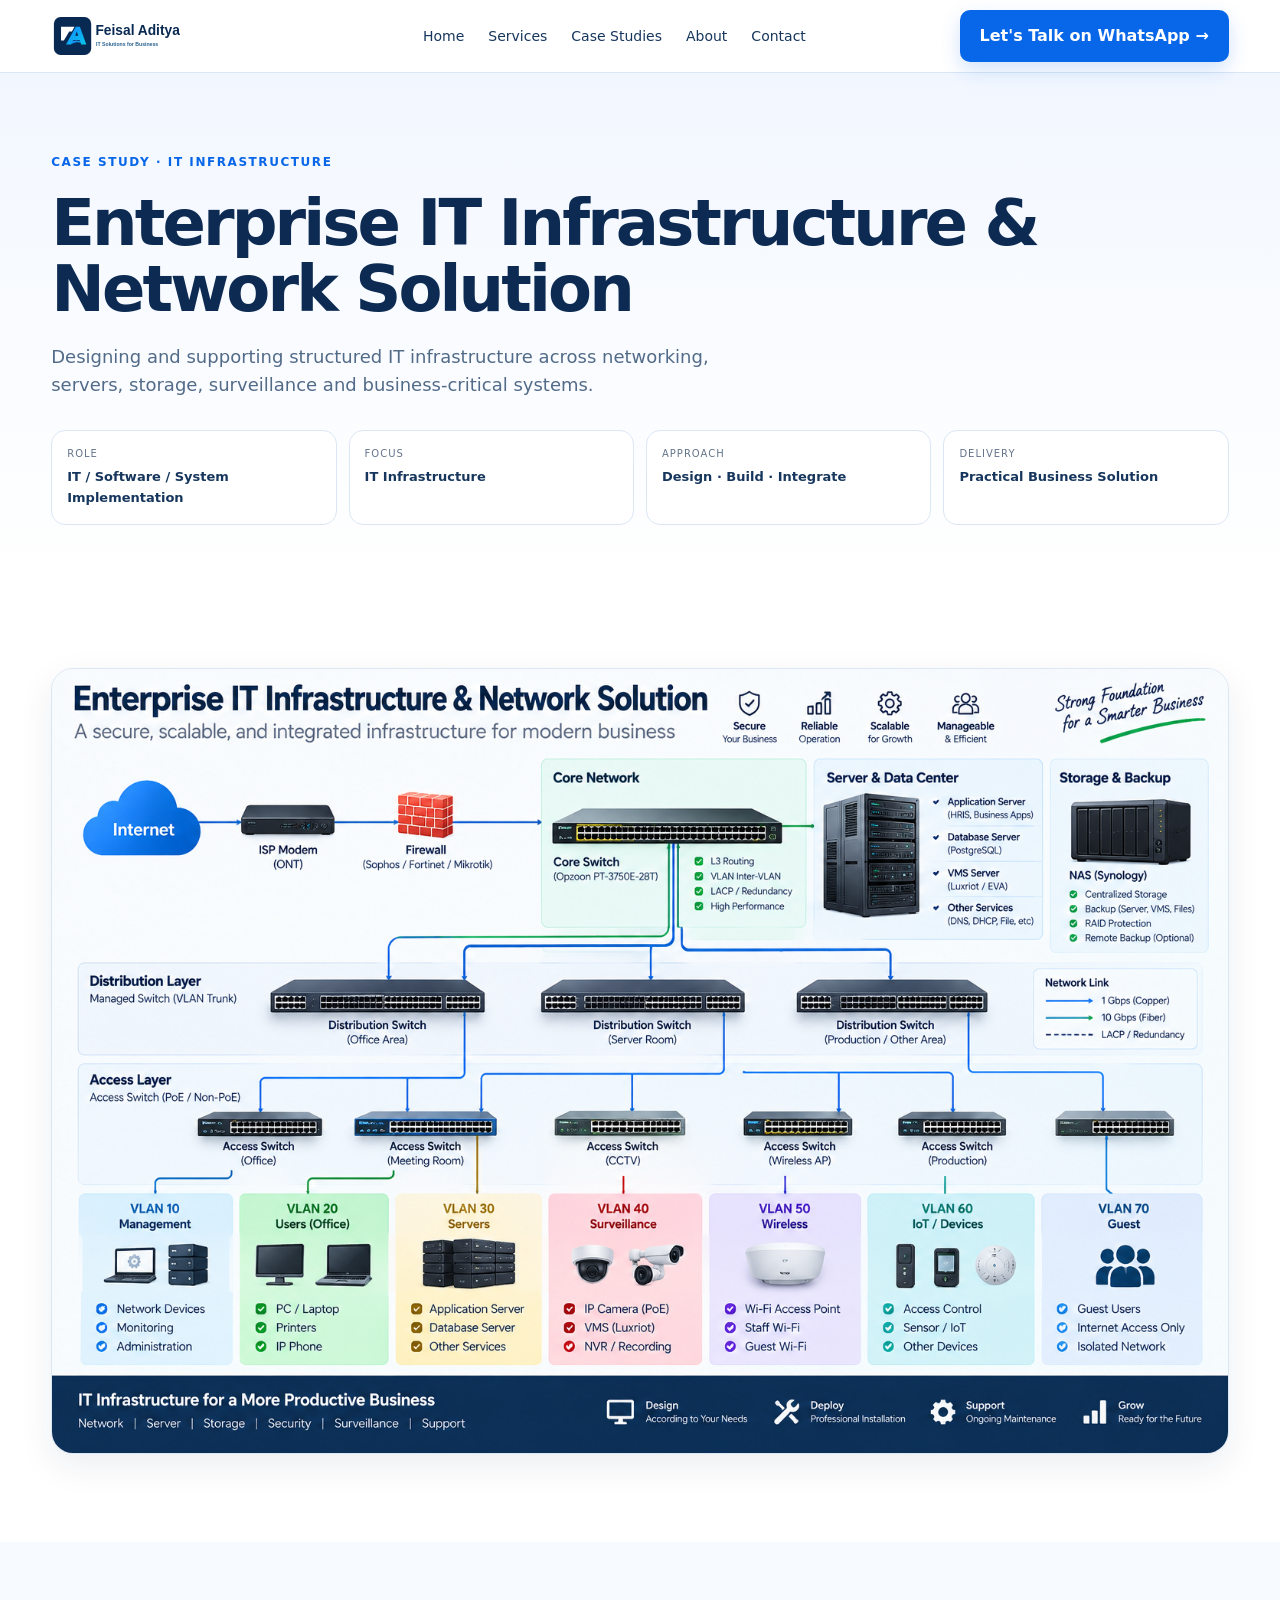
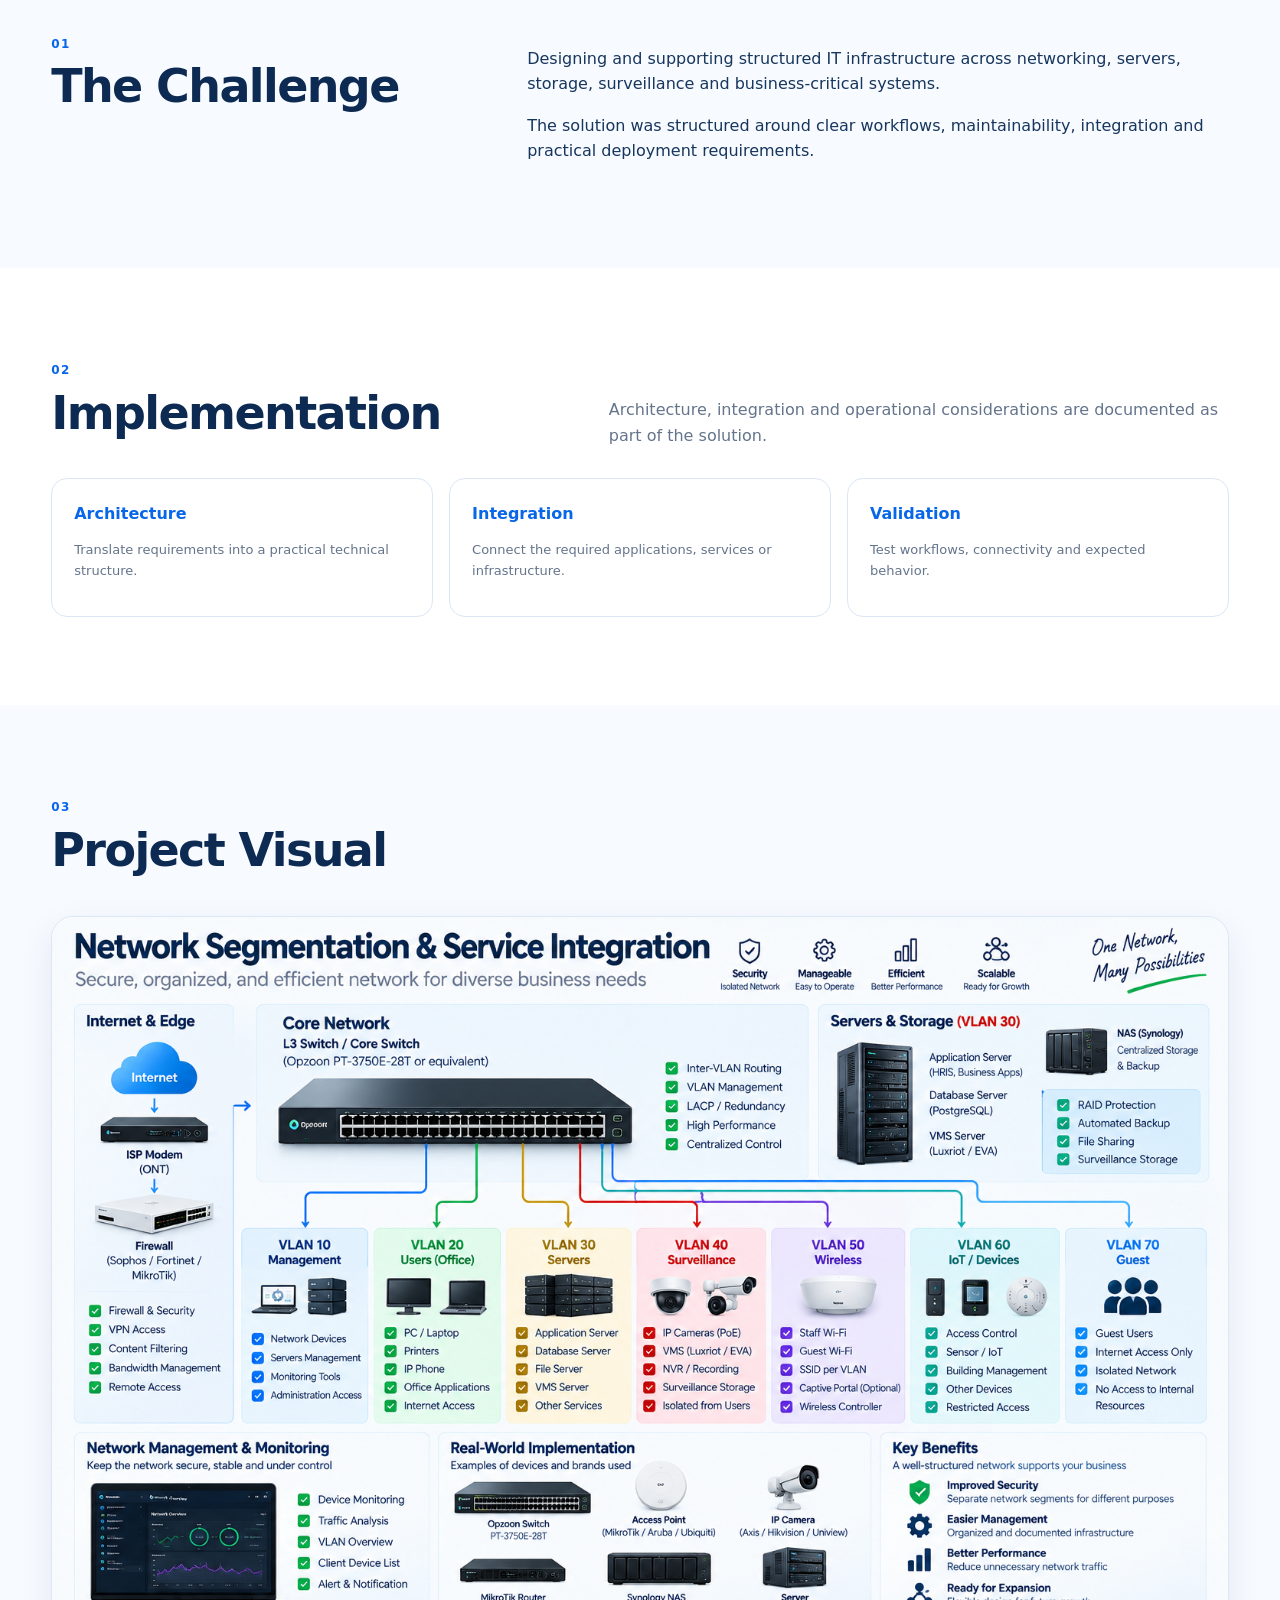
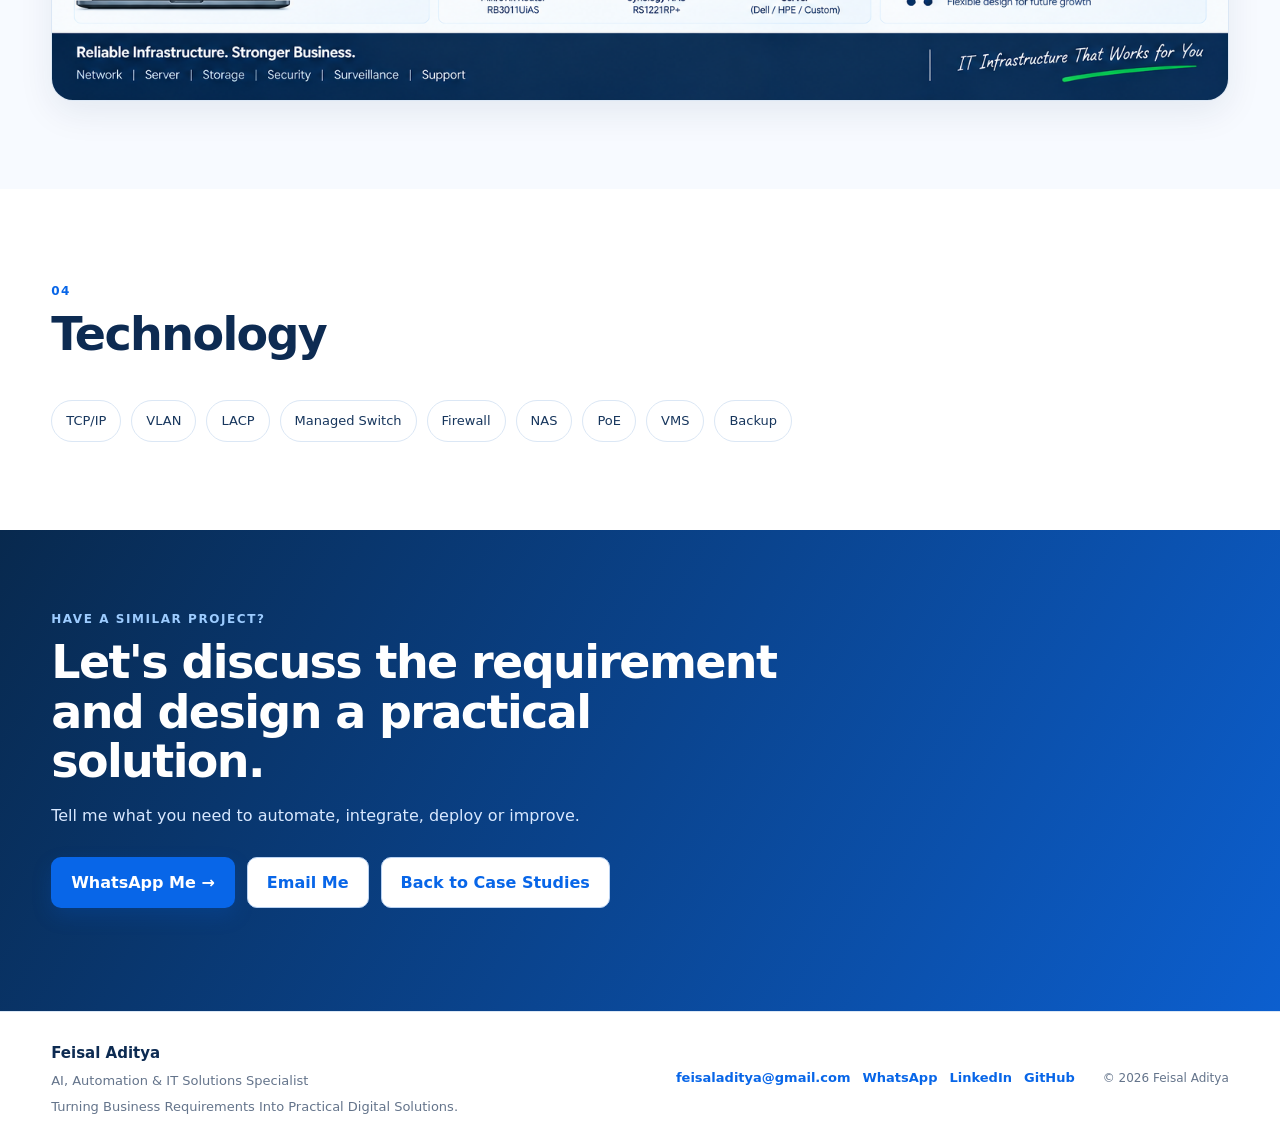
==== case-studies/enterprise-it-infrastructure.html @ d264a0ff "Add files via upload" ====
<!doctype html>
<html lang="en"><head><meta charset="utf-8"><meta name="viewport" content="width=device-width, initial-scale=1">
<title>Enterprise IT Infrastructure & Network Solution — Feisal Aditya</title><meta name="description" content="Designing and supporting structured IT infrastructure across networking, servers, storage, surveillance and business-critical systems.">
<link rel="icon" type="image/png" sizes="32x32" href="/assets/favicon/favicon-32x32.png">
<link rel="icon" type="image/png" sizes="16x16" href="/assets/favicon/favicon-16x16.png">
<link rel="apple-touch-icon" href="/assets/favicon/apple-touch-icon.png">
<meta name="theme-color" content="#082952">
<meta property="og:type" content="website">
<meta property="og:site_name" content="Feisal Aditya">
<meta property="og:image" content="https://feisaladitya.github.io/assets/images/og-image.png">
<meta property="og:url" content="https://feisaladitya.github.io/case-studies/enterprise-it-infrastructure.html">
<meta name="twitter:card" content="summary_large_image">
<meta name="twitter:image" content="https://feisaladitya.github.io/assets/images/og-image.png">
<link rel="canonical" href="https://feisaladitya.github.io/case-studies/enterprise-it-infrastructure.html">
<link rel="stylesheet" href="/assets/css/style.css"></head><body>
<nav class="navbar">
  <div class="container nav-inner">
    <a class="brand" href="/index.html" aria-label="Feisal Aditya home"><img src="/assets/logo/logo-primary.svg" alt="Feisal Aditya — IT Solutions for Business"></a>
    <div class="nav-links">
      <a href="/index.html">Home</a>
      <a href="/#services">Services</a>
      <a href="/#case-studies">Case Studies</a>
      <a href="/#about">About</a>
      <a href="/#contact">Contact</a>
    </div>
    <a class="btn btn-primary nav-cta" href="https://wa.me/6285225042315" target="_blank" rel="noopener">Let's Talk on WhatsApp →</a>
  </div>
</nav>

<header class="case-hero"><div class="container">
<span class="eyebrow">CASE STUDY · IT INFRASTRUCTURE</span><h1>Enterprise IT Infrastructure & Network Solution</h1><p class="lead">Designing and supporting structured IT infrastructure across networking, servers, storage, surveillance and business-critical systems.</p>
<div class="case-meta"><div class="meta"><small>ROLE</small><strong>IT / Software / System Implementation</strong></div><div class="meta"><small>FOCUS</small><strong>IT Infrastructure</strong></div><div class="meta"><small>APPROACH</small><strong>Design · Build · Integrate</strong></div><div class="meta"><small>DELIVERY</small><strong>Practical Business Solution</strong></div></div>
</div></header>
<section class="section"><div class="container"><div class="visual"><img src="/assets/case-studies/enterprise-it-infrastructure.png" alt="Enterprise IT Infrastructure & Network Solution architecture" loading="lazy"></div></div></section>
<section class="section alt"><div class="container two-col"><div><span class="section-kicker">01</span><h2>The Challenge</h2></div><div><p>Designing and supporting structured IT infrastructure across networking, servers, storage, surveillance and business-critical systems.</p><p>The solution was structured around clear workflows, maintainability, integration and practical deployment requirements.</p></div></div></section>
<section class="section"><div class="container"><div class="section-head"><div><span class="section-kicker">02</span><h2>Implementation</h2></div><p>Architecture, integration and operational considerations are documented as part of the solution.</p></div><div class="feature-grid">
<div class="feature"><strong>Architecture</strong><p>Translate requirements into a practical technical structure.</p></div>
<div class="feature"><strong>Integration</strong><p>Connect the required applications, services or infrastructure.</p></div>
<div class="feature"><strong>Validation</strong><p>Test workflows, connectivity and expected behavior.</p></div>
</div></div></section>
<section class="section alt"><div class="container"><div class="section-head"><div><span class="section-kicker">03</span><h2>Project Visual</h2></div></div><div class="visual"><img src="/assets/case-studies/network-segmentation-architecture.png" alt="Enterprise IT Infrastructure & Network Solution supporting visual" loading="lazy"></div></div></section>
<section class="section"><div class="container"><div class="section-head"><div><span class="section-kicker">04</span><h2>Technology</h2></div></div><div class="tech-grid"><span class="tech">TCP/IP</span><span class="tech">VLAN</span><span class="tech">LACP</span><span class="tech">Managed Switch</span><span class="tech">Firewall</span><span class="tech">NAS</span><span class="tech">PoE</span><span class="tech">VMS</span><span class="tech">Backup</span></div></div></section>
<section class="cta"><div class="container"><span class="eyebrow" style="color:#9dccff">HAVE A SIMILAR PROJECT?</span><h2>Let's discuss the requirement and design a practical solution.</h2><p>Tell me what you need to automate, integrate, deploy or improve.</p><div class="actions"><a class="btn btn-primary" href="https://wa.me/6285225042315" target="_blank" rel="noopener">WhatsApp Me →</a><a class="btn btn-secondary" href="mailto:feisaladitya@gmail.com">Email Me</a><a class="btn btn-secondary" href="/index.html#case-studies">Back to Case Studies</a></div></div></section>

<footer class="footer">
  <div class="container footer-grid">
    <div>
      <strong>Feisal Aditya</strong>
      <p>AI, Automation & IT Solutions Specialist</p>
      <p>Turning Business Requirements Into Practical Digital Solutions.</p>
    </div>
    <div class="footer-links">
      <a href="mailto:feisaladitya@gmail.com">feisaladitya@gmail.com</a>
      <a href="https://wa.me/6285225042315" target="_blank" rel="noopener">WhatsApp</a>
      <a href="https://www.linkedin.com/in/feisal-aditya-b5857271/" target="_blank" rel="noopener">LinkedIn</a>
      <a href="https://github.com/feisaladitya" target="_blank" rel="noopener">GitHub</a>
    </div>
    <div class="footer-bottom">© 2026 Feisal Aditya</div>
  </div>
</footer>
<script src="/assets/js/main.js"></script></body></html>
---- assets/css/style.css ----
:root{
  --navy:#0d2b52;
  --blue:#0866e8;
  --blue2:#0f7af5;
  --text:#17365d;
  --muted:#64748b;
  --line:#dbe7f5;
  --bg:#f7faff;
  --white:#fff;
  --radius:18px;
  --shadow:0 12px 35px rgba(13,43,82,.08);
}
*{box-sizing:border-box}
html{scroll-behavior:smooth}
body{margin:0;font-family:Inter,ui-sans-serif,system-ui,-apple-system,BlinkMacSystemFont,"Segoe UI",sans-serif;color:var(--text);background:#fff;line-height:1.6}
img{max-width:100%;display:block}
a{color:inherit;text-decoration:none}
.container{width:min(1180px,92%);margin:auto}
.navbar{position:sticky;top:0;z-index:20;background:rgba(255,255,255,.94);backdrop-filter:blur(12px);border-bottom:1px solid var(--line)}
.nav-inner{height:72px;display:flex;align-items:center;justify-content:space-between;gap:25px}
.brand{display:flex;align-items:center;gap:10px;font-weight:800}
.brand-mark{width:42px;height:42px;border-radius:12px;background:linear-gradient(135deg,var(--blue),#43a4ff);color:#fff;display:grid;place-items:center;font-weight:900}
.brand small{display:block;color:var(--muted);font-weight:500;font-size:11px}
.nav-links{display:flex;gap:24px;align-items:center;font-size:14px}
.nav-links a:hover{color:var(--blue)}
.btn{display:inline-flex;align-items:center;justify-content:center;padding:12px 19px;border-radius:10px;font-weight:750;border:1px solid transparent;transition:.2s}
.btn-primary{background:var(--blue);color:#fff;box-shadow:0 8px 20px rgba(8,102,232,.18)}
.btn-primary:hover{transform:translateY(-1px)}
.btn-secondary{border-color:#b9d2f2;background:#fff;color:var(--blue)}
.hero{background:linear-gradient(180deg,#f3f8ff 0%,#fff 100%);padding:78px 0 70px}
.hero-grid{display:grid;grid-template-columns:1.02fr .98fr;gap:45px;align-items:center}
.eyebrow{font-size:12px;letter-spacing:.13em;font-weight:800;color:var(--blue);text-transform:uppercase}
h1{font-size:clamp(42px,5vw,68px);line-height:1.04;letter-spacing:-.045em;margin:16px 0 20px;color:var(--navy)}
h1 em{font-style:normal;color:var(--blue)}
.lead{font-size:18px;color:#526b88;max-width:680px}
.actions{display:flex;gap:12px;flex-wrap:wrap;margin:28px 0}
.hero-card{border-radius:28px;overflow:hidden;box-shadow:var(--shadow);border:1px solid var(--line);background:#fff}
.hero-card img{width:100%;height:auto}
.pills{display:flex;gap:10px;flex-wrap:wrap;margin-top:24px}
.pill{padding:7px 12px;border:1px solid var(--line);border-radius:999px;background:#fff;font-size:12px;color:#49647f}
.section{padding:88px 0}
.section.alt{background:var(--bg)}
.section-head{display:flex;justify-content:space-between;gap:30px;align-items:end;margin-bottom:30px}
.section-kicker{font-size:12px;color:var(--blue);font-weight:800;letter-spacing:.12em}
h2{font-size:clamp(30px,4vw,46px);line-height:1.08;margin:7px 0 10px;letter-spacing:-.035em;color:var(--navy)}
.section-head p{max-width:620px;color:var(--muted);margin:0}
.cards{display:grid;grid-template-columns:repeat(5,1fr);gap:16px}
.card{border:1px solid var(--line);border-radius:var(--radius);background:#fff;overflow:hidden;box-shadow:0 6px 20px rgba(13,43,82,.045)}
.card-img{aspect-ratio:1.55;overflow:hidden;background:#eef5fd}
.card-img img{width:100%;height:100%;object-fit:cover}
.card-body{padding:19px}
.tag{font-size:10px;letter-spacing:.08em;color:var(--blue);font-weight:800}
.card h3{font-size:20px;line-height:1.18;margin:8px 0}
.card p{font-size:13px;color:var(--muted)}
.tags{display:flex;gap:6px;flex-wrap:wrap;margin:14px 0}
.tags span{font-size:10px;background:#f1f6fd;border-radius:999px;padding:5px 8px;color:#41617f}
.link{color:var(--blue);font-weight:750;font-size:13px}
.service-grid{display:grid;grid-template-columns:repeat(5,1fr);gap:16px}
.service{padding:22px;border:1px solid var(--line);border-radius:var(--radius);background:#fff}
.service-num{font-size:12px;color:var(--blue);font-weight:900}
.icon-box{width:46px;height:46px;border-radius:14px;background:#eaf3ff;color:var(--blue);display:grid;place-items:center;font-weight:900;margin:13px 0}
.service h3{font-size:19px;line-height:1.2;margin:8px 0}
.service p,.service li{font-size:13px;color:var(--muted)}
.service ul{padding-left:17px}
.process{display:grid;grid-template-columns:repeat(6,1fr);gap:10px}
.step{padding:22px;border:1px solid var(--line);border-radius:16px;background:#fff;position:relative}
.step span{color:var(--blue);font-weight:900;font-size:12px}
.step h3{margin:8px 0 5px}
.step p{font-size:13px;color:var(--muted);margin:0}
.capability{max-width:850px;margin:auto}
.layer{display:flex;gap:18px;align-items:center;padding:20px 24px;border:1px solid var(--line);border-radius:16px;background:#fff;box-shadow:0 5px 18px rgba(13,43,82,.04)}
.layer-num{width:42px;height:42px;border-radius:50%;display:grid;place-items:center;background:#eaf3ff;color:var(--blue);font-weight:900;flex:none}
.layer strong{display:block}
.layer p{margin:2px 0 0;color:var(--muted);font-size:13px}
.layer-arrow{text-align:center;color:var(--blue);font-size:24px;padding:4px}
.why-grid{display:grid;grid-template-columns:repeat(4,1fr);gap:16px}
.why{padding:25px;border:1px solid var(--line);border-radius:var(--radius);background:#fff}
.why-num{width:40px;height:40px;border-radius:12px;background:#edf5ff;color:var(--blue);display:grid;place-items:center;font-weight:900}
.why h3{margin:14px 0 6px}
.why p{font-size:14px;color:var(--muted)}
.about{display:grid;grid-template-columns:1.1fr .9fr;gap:50px;align-items:center}
.about-box{background:linear-gradient(135deg,#092952,#1268df);color:#fff;border-radius:28px;padding:45px;box-shadow:var(--shadow)}
.about-box h3{font-size:34px;line-height:1.1;margin:0 0 10px}
.about-box p{color:#dceaff}
.cta{padding:75px 0;background:linear-gradient(120deg,#08294e,#0c5fcf);color:#fff}
.cta h2{color:#fff;max-width:760px}
.cta p{color:#d8e8ff;max-width:680px}
.footer{padding:28px 0;border-top:1px solid var(--line)}
.footer-inner{display:flex;justify-content:space-between;gap:20px;align-items:center;color:var(--muted);font-size:13px}
.case-hero{padding:75px 0 55px;background:linear-gradient(180deg,#f2f7ff,#fff)}
.case-meta{display:grid;grid-template-columns:repeat(4,1fr);gap:12px;margin-top:30px}
.meta{border:1px solid var(--line);border-radius:14px;padding:15px;background:#fff}
.meta small{display:block;color:var(--muted);font-size:10px;letter-spacing:.1em}
.meta strong{display:block;margin-top:5px;font-size:13px}
.visual{border:1px solid var(--line);border-radius:22px;overflow:hidden;box-shadow:var(--shadow);background:#fff}
.visual img{width:100%}
.two-col{display:grid;grid-template-columns:.75fr 1.25fr;gap:55px}
.feature-grid{display:grid;grid-template-columns:repeat(3,1fr);gap:16px}
.feature{padding:22px;border:1px solid var(--line);border-radius:16px;background:#fff}
.feature strong{color:var(--blue)}
.feature p{font-size:13px;color:var(--muted)}
.dark{background:#08294e;color:#fff}
.dark h2{color:#fff}
.dark .section-head p,.dark .feature p{color:#cbdcf2}
.tech-grid{display:flex;flex-wrap:wrap;gap:10px}
.tech{padding:10px 14px;border:1px solid var(--line);border-radius:999px;background:#fff;font-size:13px}
@media(max-width:1000px){
  .cards,.service-grid{grid-template-columns:repeat(2,1fr)}
  .process{grid-template-columns:repeat(3,1fr)}
  .why-grid{grid-template-columns:repeat(2,1fr)}
  .hero-grid,.about,.two-col{grid-template-columns:1fr}
  .case-meta{grid-template-columns:repeat(2,1fr)}
}
@media(max-width:700px){
  .nav-links{display:none}
  .hero{padding:55px 0}
  .section{padding:60px 0}
  .cards,.service-grid,.feature-grid,.process,.why-grid{grid-template-columns:1fr}
  .case-meta{grid-template-columns:1fr}
  .section-head{display:block}
  .footer-inner{display:block}
  .footer-inner>*{margin:8px 0}
  h1{font-size:42px}
}

/* Final brand and contact assets */
.brand{display:flex;align-items:center;line-height:0;flex:none}
.brand img{display:block;width:218px;height:auto;max-width:100%}
.nav-cta{white-space:nowrap}
.contact-list{display:flex;flex-wrap:wrap;gap:10px;margin-top:22px}
.contact-list a{display:inline-flex;align-items:center;padding:9px 12px;border:1px solid var(--line);border-radius:999px;background:#fff;color:#355774;font-size:13px;font-weight:700}
.contact-list a:hover{border-color:#9fc5ef;color:var(--blue)}
.profile-card{background:#fff;border:1px solid var(--line);border-radius:28px;overflow:hidden;box-shadow:var(--shadow);max-width:420px;justify-self:end}
.profile-card img{display:block;width:100%;aspect-ratio:1/1;object-fit:cover}
.profile-card div{padding:18px 20px 20px}
.profile-card strong,.profile-card span{display:block}
.profile-card strong{font-size:22px;color:var(--navy)}
.profile-card span{margin-top:4px;color:var(--muted);font-size:13px}
.footer-grid{display:grid;grid-template-columns:1.4fr 1fr auto;gap:28px;align-items:center}
.footer-grid strong{color:var(--navy);font-size:15px}
.footer-grid p{margin:5px 0 0;color:var(--muted);font-size:13px}
.footer-links{display:flex;gap:12px;flex-wrap:wrap;justify-content:flex-end}
.footer-links a{color:var(--blue);font-weight:700;font-size:13px}
.footer-bottom{color:var(--muted);font-size:12px;white-space:nowrap}
@media(max-width:1000px){
  .footer-grid{grid-template-columns:1fr 1fr}
  .footer-bottom{grid-column:1/-1}
  .profile-card{justify-self:stretch;max-width:none}
}
@media(max-width:700px){
  .brand img{width:185px}
  .nav-cta{display:none}
  .footer-grid{grid-template-columns:1fr}
  .footer-links{justify-content:flex-start}
  .footer-bottom{grid-column:auto}
}
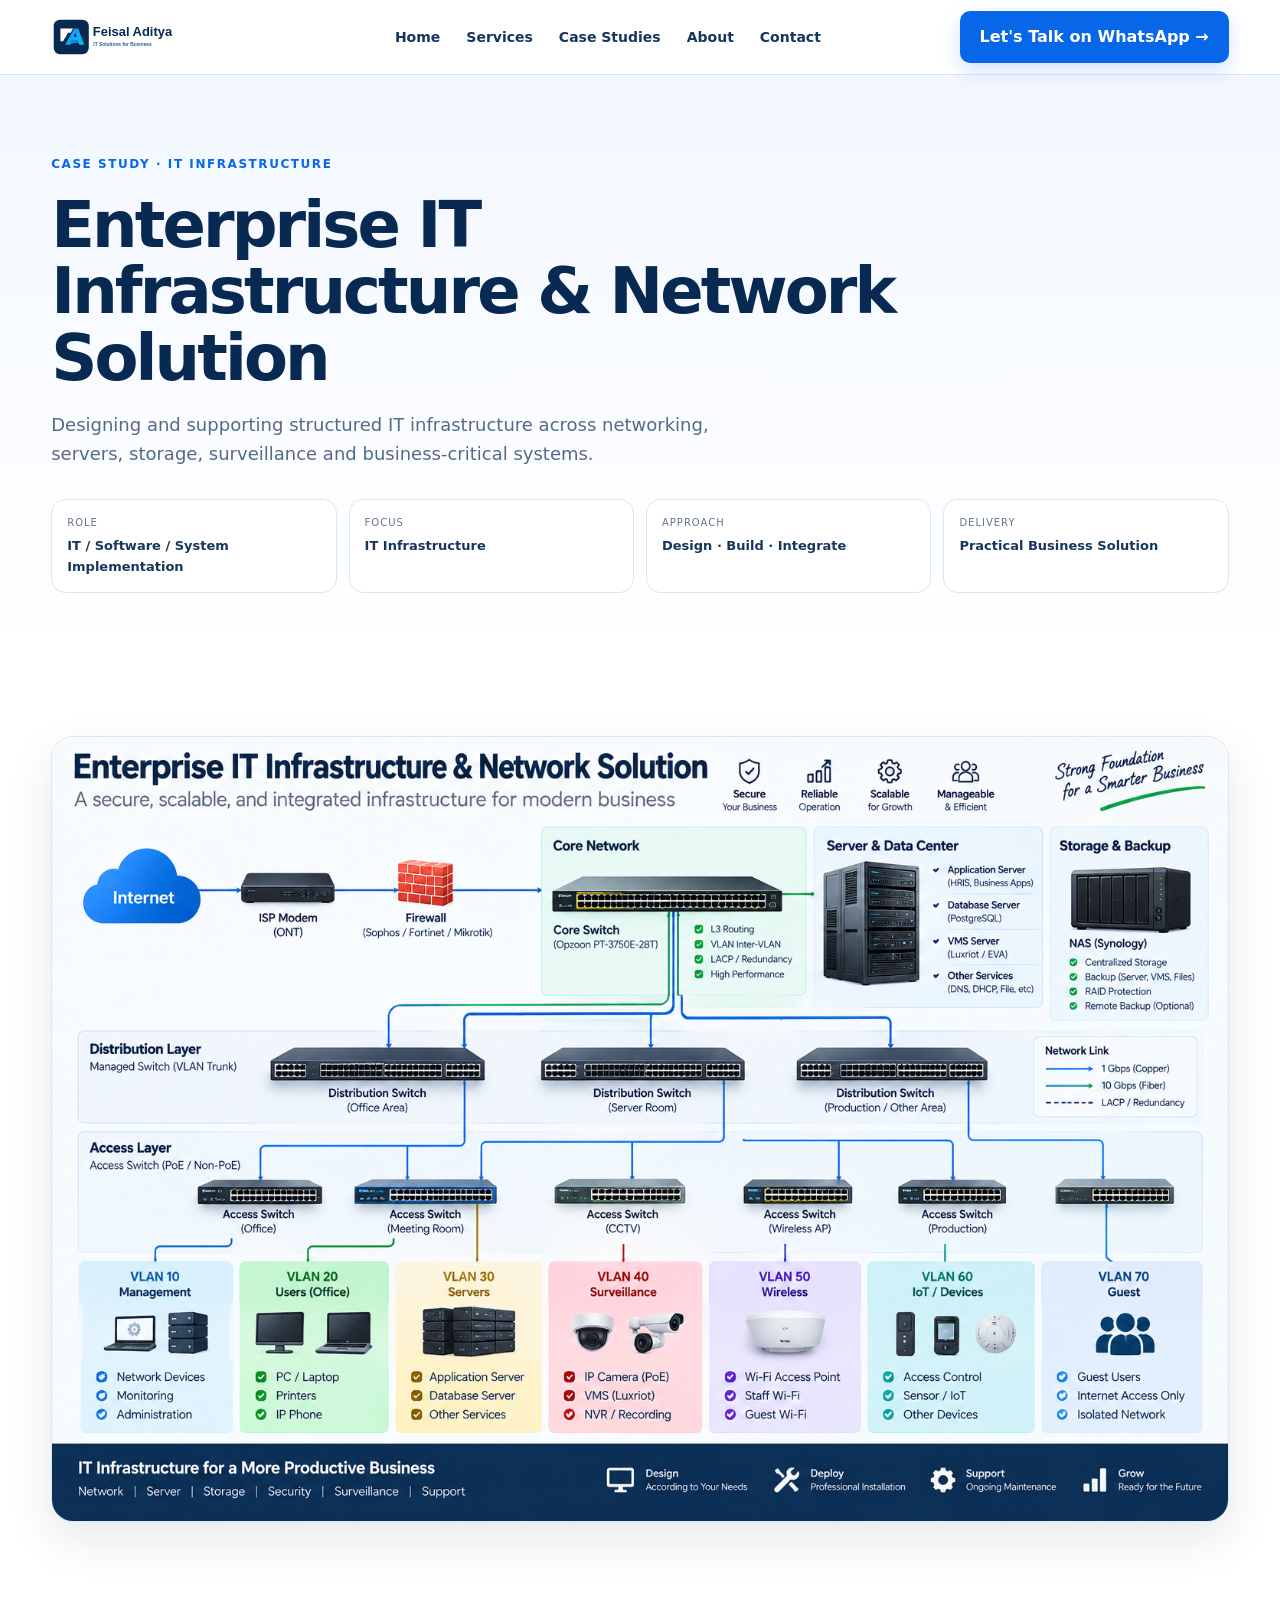
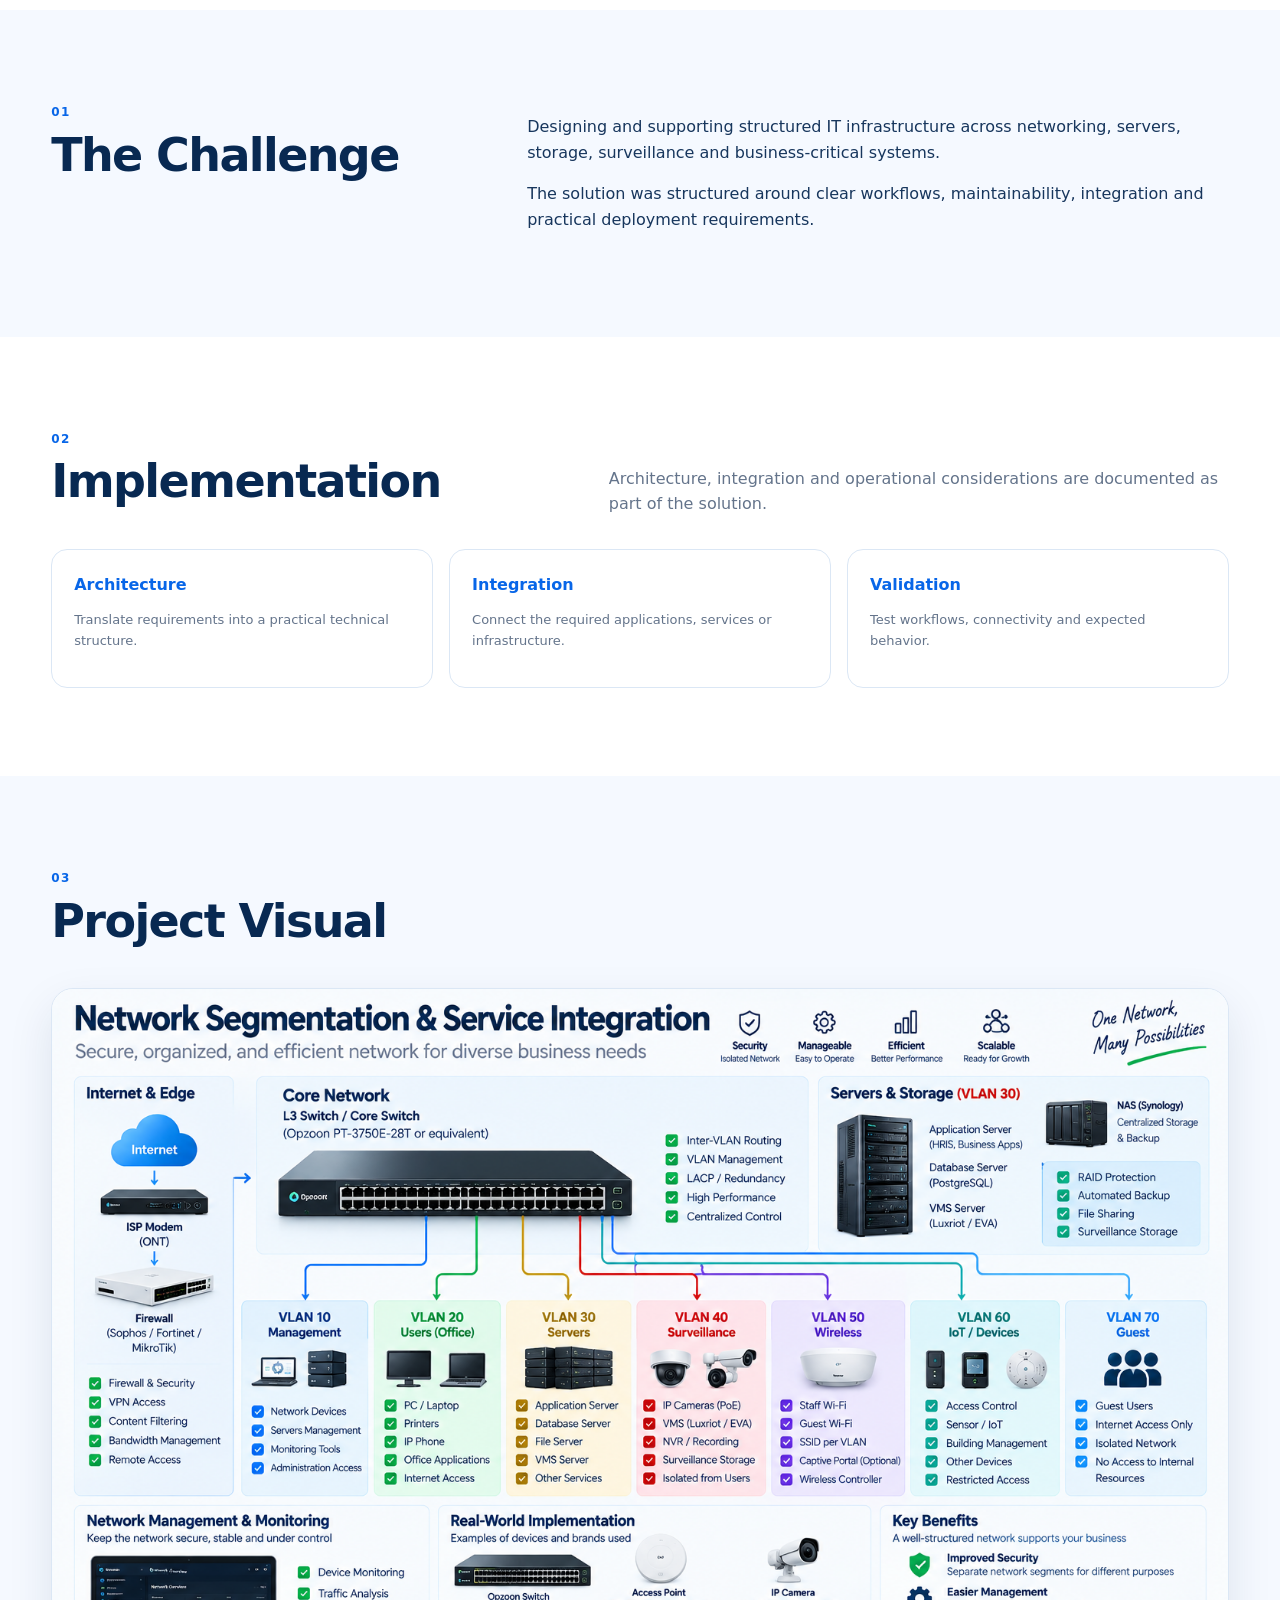
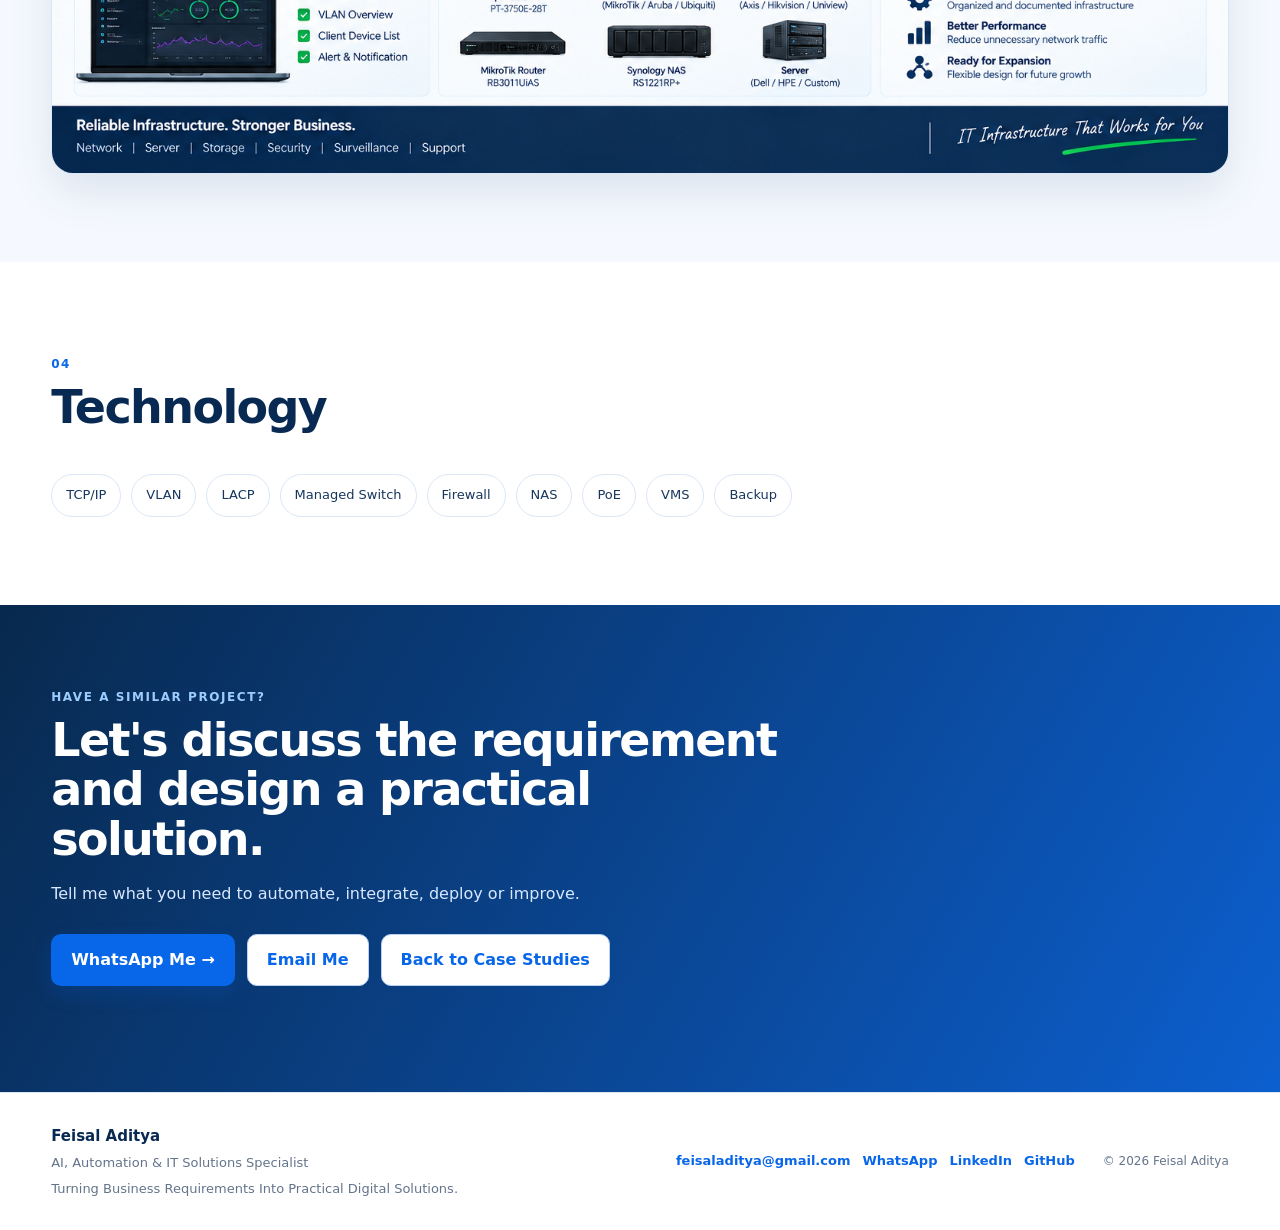
==== commit 543c46e0: "Add files via upload" ====
--- a/case-studies/enterprise-it-infrastructure.html
+++ b/case-studies/enterprise-it-infrastructure.html
@@ -1,9 +1,9 @@
 <!doctype html>
 <html lang="en"><head><meta charset="utf-8"><meta name="viewport" content="width=device-width, initial-scale=1">
 <title>Enterprise IT Infrastructure & Network Solution — Feisal Aditya</title><meta name="description" content="Designing and supporting structured IT infrastructure across networking, servers, storage, surveillance and business-critical systems.">
-<link rel="icon" type="image/png" sizes="32x32" href="/assets/favicon/favicon-32x32.png">
-<link rel="icon" type="image/png" sizes="16x16" href="/assets/favicon/favicon-16x16.png">
-<link rel="apple-touch-icon" href="/assets/favicon/apple-touch-icon.png">
+<link rel="icon" type="image/png" sizes="32x32" href="../assets/favicon/favicon-32x32.png">
+<link rel="icon" type="image/png" sizes="16x16" href="../assets/favicon/favicon-16x16.png">
+<link rel="apple-touch-icon" href="../assets/favicon/apple-touch-icon.png">
 <meta name="theme-color" content="#082952">
 <meta property="og:type" content="website">
 <meta property="og:site_name" content="Feisal Aditya">
@@ -12,18 +12,23 @@
 <meta name="twitter:card" content="summary_large_image">
 <meta name="twitter:image" content="https://feisaladitya.github.io/assets/images/og-image.png">
 <link rel="canonical" href="https://feisaladitya.github.io/case-studies/enterprise-it-infrastructure.html">
-<link rel="stylesheet" href="/assets/css/style.css"></head><body>
+<link rel="stylesheet" href="../assets/css/style.css"></head><body>
 <nav class="navbar">
   <div class="container nav-inner">
-    <a class="brand" href="/index.html" aria-label="Feisal Aditya home"><img src="/assets/logo/logo-primary.svg" alt="Feisal Aditya — IT Solutions for Business"></a>
+    <a class="brand" href="../index.html" aria-label="Feisal Aditya home"><img src="../assets/logo/logo-primary.svg" alt="Feisal Aditya — IT Solutions for Business"></a>
     <div class="nav-links">
-      <a href="/index.html">Home</a>
-      <a href="/#services">Services</a>
-      <a href="/#case-studies">Case Studies</a>
-      <a href="/#about">About</a>
-      <a href="/#contact">Contact</a>
+      <a href="../index.html">Home</a>
+      <a href="../index.html#services">Services</a>
+      <a href="../index.html#case-studies">Case Studies</a>
+      <a href="../index.html#about">About</a>
+      <a href="../index.html#contact">Contact</a>
     </div>
     <a class="btn btn-primary nav-cta" href="https://wa.me/6285225042315" target="_blank" rel="noopener">Let's Talk on WhatsApp →</a>
+    <button class="menu-toggle" type="button" aria-label="Open menu" aria-expanded="false" aria-controls="mobile-nav">☰</button>
+  </div>
+  <div class="mobile-nav" id="mobile-nav">
+    <a href="../index.html#services">Services</a><a href="../index.html#case-studies">Case Studies</a><a href="../index.html#about">About</a><a href="../index.html#contact">Contact</a>
+    <a class="btn btn-primary" href="https://wa.me/6285225042315" target="_blank" rel="noopener">Let's Talk on WhatsApp →</a>
   </div>
 </nav>
 
@@ -31,16 +36,16 @@
 <span class="eyebrow">CASE STUDY · IT INFRASTRUCTURE</span><h1>Enterprise IT Infrastructure & Network Solution</h1><p class="lead">Designing and supporting structured IT infrastructure across networking, servers, storage, surveillance and business-critical systems.</p>
 <div class="case-meta"><div class="meta"><small>ROLE</small><strong>IT / Software / System Implementation</strong></div><div class="meta"><small>FOCUS</small><strong>IT Infrastructure</strong></div><div class="meta"><small>APPROACH</small><strong>Design · Build · Integrate</strong></div><div class="meta"><small>DELIVERY</small><strong>Practical Business Solution</strong></div></div>
 </div></header>
-<section class="section"><div class="container"><div class="visual"><img src="/assets/case-studies/enterprise-it-infrastructure.png" alt="Enterprise IT Infrastructure & Network Solution architecture" loading="lazy"></div></div></section>
+<section class="section"><div class="container"><div class="visual"><img src="../assets/case-studies/enterprise-it-infrastructure.png" alt="Enterprise IT Infrastructure & Network Solution architecture" loading="lazy"></div></div></section>
 <section class="section alt"><div class="container two-col"><div><span class="section-kicker">01</span><h2>The Challenge</h2></div><div><p>Designing and supporting structured IT infrastructure across networking, servers, storage, surveillance and business-critical systems.</p><p>The solution was structured around clear workflows, maintainability, integration and practical deployment requirements.</p></div></div></section>
 <section class="section"><div class="container"><div class="section-head"><div><span class="section-kicker">02</span><h2>Implementation</h2></div><p>Architecture, integration and operational considerations are documented as part of the solution.</p></div><div class="feature-grid">
 <div class="feature"><strong>Architecture</strong><p>Translate requirements into a practical technical structure.</p></div>
 <div class="feature"><strong>Integration</strong><p>Connect the required applications, services or infrastructure.</p></div>
 <div class="feature"><strong>Validation</strong><p>Test workflows, connectivity and expected behavior.</p></div>
 </div></div></section>
-<section class="section alt"><div class="container"><div class="section-head"><div><span class="section-kicker">03</span><h2>Project Visual</h2></div></div><div class="visual"><img src="/assets/case-studies/network-segmentation-architecture.png" alt="Enterprise IT Infrastructure & Network Solution supporting visual" loading="lazy"></div></div></section>
+<section class="section alt"><div class="container"><div class="section-head"><div><span class="section-kicker">03</span><h2>Project Visual</h2></div></div><div class="visual"><img src="../assets/case-studies/network-segmentation-architecture.png" alt="Enterprise IT Infrastructure & Network Solution supporting visual" loading="lazy"></div></div></section>
 <section class="section"><div class="container"><div class="section-head"><div><span class="section-kicker">04</span><h2>Technology</h2></div></div><div class="tech-grid"><span class="tech">TCP/IP</span><span class="tech">VLAN</span><span class="tech">LACP</span><span class="tech">Managed Switch</span><span class="tech">Firewall</span><span class="tech">NAS</span><span class="tech">PoE</span><span class="tech">VMS</span><span class="tech">Backup</span></div></div></section>
-<section class="cta"><div class="container"><span class="eyebrow" style="color:#9dccff">HAVE A SIMILAR PROJECT?</span><h2>Let's discuss the requirement and design a practical solution.</h2><p>Tell me what you need to automate, integrate, deploy or improve.</p><div class="actions"><a class="btn btn-primary" href="https://wa.me/6285225042315" target="_blank" rel="noopener">WhatsApp Me →</a><a class="btn btn-secondary" href="mailto:feisaladitya@gmail.com">Email Me</a><a class="btn btn-secondary" href="/index.html#case-studies">Back to Case Studies</a></div></div></section>
+<section class="cta"><div class="container"><span class="eyebrow" style="color:#9dccff">HAVE A SIMILAR PROJECT?</span><h2>Let's discuss the requirement and design a practical solution.</h2><p>Tell me what you need to automate, integrate, deploy or improve.</p><div class="actions"><a class="btn btn-primary" href="https://wa.me/6285225042315" target="_blank" rel="noopener">WhatsApp Me →</a><a class="btn btn-secondary" href="mailto:feisaladitya@gmail.com">Email Me</a><a class="btn btn-secondary" href="../index.html#case-studies">Back to Case Studies</a></div></div></section>
 
 <footer class="footer">
   <div class="container footer-grid">
@@ -58,4 +63,4 @@
     <div class="footer-bottom">© 2026 Feisal Aditya</div>
   </div>
 </footer>
-<script src="/assets/js/main.js"></script></body></html>+<script src="../assets/js/main.js"></script></body></html>
--- a/assets/css/style.css
+++ b/assets/css/style.css
@@ -1,157 +1,15 @@
-
-:root{
-  --navy:#0d2b52;
-  --blue:#0866e8;
-  --blue2:#0f7af5;
-  --text:#17365d;
-  --muted:#64748b;
-  --line:#dbe7f5;
-  --bg:#f7faff;
-  --white:#fff;
-  --radius:18px;
-  --shadow:0 12px 35px rgba(13,43,82,.08);
-}
-*{box-sizing:border-box}
-html{scroll-behavior:smooth}
-body{margin:0;font-family:Inter,ui-sans-serif,system-ui,-apple-system,BlinkMacSystemFont,"Segoe UI",sans-serif;color:var(--text);background:#fff;line-height:1.6}
-img{max-width:100%;display:block}
-a{color:inherit;text-decoration:none}
-.container{width:min(1180px,92%);margin:auto}
-.navbar{position:sticky;top:0;z-index:20;background:rgba(255,255,255,.94);backdrop-filter:blur(12px);border-bottom:1px solid var(--line)}
-.nav-inner{height:72px;display:flex;align-items:center;justify-content:space-between;gap:25px}
-.brand{display:flex;align-items:center;gap:10px;font-weight:800}
-.brand-mark{width:42px;height:42px;border-radius:12px;background:linear-gradient(135deg,var(--blue),#43a4ff);color:#fff;display:grid;place-items:center;font-weight:900}
-.brand small{display:block;color:var(--muted);font-weight:500;font-size:11px}
-.nav-links{display:flex;gap:24px;align-items:center;font-size:14px}
-.nav-links a:hover{color:var(--blue)}
-.btn{display:inline-flex;align-items:center;justify-content:center;padding:12px 19px;border-radius:10px;font-weight:750;border:1px solid transparent;transition:.2s}
-.btn-primary{background:var(--blue);color:#fff;box-shadow:0 8px 20px rgba(8,102,232,.18)}
-.btn-primary:hover{transform:translateY(-1px)}
-.btn-secondary{border-color:#b9d2f2;background:#fff;color:var(--blue)}
-.hero{background:linear-gradient(180deg,#f3f8ff 0%,#fff 100%);padding:78px 0 70px}
-.hero-grid{display:grid;grid-template-columns:1.02fr .98fr;gap:45px;align-items:center}
-.eyebrow{font-size:12px;letter-spacing:.13em;font-weight:800;color:var(--blue);text-transform:uppercase}
-h1{font-size:clamp(42px,5vw,68px);line-height:1.04;letter-spacing:-.045em;margin:16px 0 20px;color:var(--navy)}
-h1 em{font-style:normal;color:var(--blue)}
-.lead{font-size:18px;color:#526b88;max-width:680px}
-.actions{display:flex;gap:12px;flex-wrap:wrap;margin:28px 0}
-.hero-card{border-radius:28px;overflow:hidden;box-shadow:var(--shadow);border:1px solid var(--line);background:#fff}
-.hero-card img{width:100%;height:auto}
-.pills{display:flex;gap:10px;flex-wrap:wrap;margin-top:24px}
-.pill{padding:7px 12px;border:1px solid var(--line);border-radius:999px;background:#fff;font-size:12px;color:#49647f}
-.section{padding:88px 0}
-.section.alt{background:var(--bg)}
-.section-head{display:flex;justify-content:space-between;gap:30px;align-items:end;margin-bottom:30px}
-.section-kicker{font-size:12px;color:var(--blue);font-weight:800;letter-spacing:.12em}
-h2{font-size:clamp(30px,4vw,46px);line-height:1.08;margin:7px 0 10px;letter-spacing:-.035em;color:var(--navy)}
-.section-head p{max-width:620px;color:var(--muted);margin:0}
-.cards{display:grid;grid-template-columns:repeat(5,1fr);gap:16px}
-.card{border:1px solid var(--line);border-radius:var(--radius);background:#fff;overflow:hidden;box-shadow:0 6px 20px rgba(13,43,82,.045)}
-.card-img{aspect-ratio:1.55;overflow:hidden;background:#eef5fd}
-.card-img img{width:100%;height:100%;object-fit:cover}
-.card-body{padding:19px}
-.tag{font-size:10px;letter-spacing:.08em;color:var(--blue);font-weight:800}
-.card h3{font-size:20px;line-height:1.18;margin:8px 0}
-.card p{font-size:13px;color:var(--muted)}
-.tags{display:flex;gap:6px;flex-wrap:wrap;margin:14px 0}
-.tags span{font-size:10px;background:#f1f6fd;border-radius:999px;padding:5px 8px;color:#41617f}
-.link{color:var(--blue);font-weight:750;font-size:13px}
-.service-grid{display:grid;grid-template-columns:repeat(5,1fr);gap:16px}
-.service{padding:22px;border:1px solid var(--line);border-radius:var(--radius);background:#fff}
-.service-num{font-size:12px;color:var(--blue);font-weight:900}
-.icon-box{width:46px;height:46px;border-radius:14px;background:#eaf3ff;color:var(--blue);display:grid;place-items:center;font-weight:900;margin:13px 0}
-.service h3{font-size:19px;line-height:1.2;margin:8px 0}
-.service p,.service li{font-size:13px;color:var(--muted)}
-.service ul{padding-left:17px}
-.process{display:grid;grid-template-columns:repeat(6,1fr);gap:10px}
-.step{padding:22px;border:1px solid var(--line);border-radius:16px;background:#fff;position:relative}
-.step span{color:var(--blue);font-weight:900;font-size:12px}
-.step h3{margin:8px 0 5px}
-.step p{font-size:13px;color:var(--muted);margin:0}
-.capability{max-width:850px;margin:auto}
-.layer{display:flex;gap:18px;align-items:center;padding:20px 24px;border:1px solid var(--line);border-radius:16px;background:#fff;box-shadow:0 5px 18px rgba(13,43,82,.04)}
-.layer-num{width:42px;height:42px;border-radius:50%;display:grid;place-items:center;background:#eaf3ff;color:var(--blue);font-weight:900;flex:none}
-.layer strong{display:block}
-.layer p{margin:2px 0 0;color:var(--muted);font-size:13px}
-.layer-arrow{text-align:center;color:var(--blue);font-size:24px;padding:4px}
-.why-grid{display:grid;grid-template-columns:repeat(4,1fr);gap:16px}
-.why{padding:25px;border:1px solid var(--line);border-radius:var(--radius);background:#fff}
-.why-num{width:40px;height:40px;border-radius:12px;background:#edf5ff;color:var(--blue);display:grid;place-items:center;font-weight:900}
-.why h3{margin:14px 0 6px}
-.why p{font-size:14px;color:var(--muted)}
-.about{display:grid;grid-template-columns:1.1fr .9fr;gap:50px;align-items:center}
-.about-box{background:linear-gradient(135deg,#092952,#1268df);color:#fff;border-radius:28px;padding:45px;box-shadow:var(--shadow)}
-.about-box h3{font-size:34px;line-height:1.1;margin:0 0 10px}
-.about-box p{color:#dceaff}
-.cta{padding:75px 0;background:linear-gradient(120deg,#08294e,#0c5fcf);color:#fff}
-.cta h2{color:#fff;max-width:760px}
-.cta p{color:#d8e8ff;max-width:680px}
-.footer{padding:28px 0;border-top:1px solid var(--line)}
-.footer-inner{display:flex;justify-content:space-between;gap:20px;align-items:center;color:var(--muted);font-size:13px}
-.case-hero{padding:75px 0 55px;background:linear-gradient(180deg,#f2f7ff,#fff)}
-.case-meta{display:grid;grid-template-columns:repeat(4,1fr);gap:12px;margin-top:30px}
-.meta{border:1px solid var(--line);border-radius:14px;padding:15px;background:#fff}
-.meta small{display:block;color:var(--muted);font-size:10px;letter-spacing:.1em}
-.meta strong{display:block;margin-top:5px;font-size:13px}
-.visual{border:1px solid var(--line);border-radius:22px;overflow:hidden;box-shadow:var(--shadow);background:#fff}
-.visual img{width:100%}
-.two-col{display:grid;grid-template-columns:.75fr 1.25fr;gap:55px}
-.feature-grid{display:grid;grid-template-columns:repeat(3,1fr);gap:16px}
-.feature{padding:22px;border:1px solid var(--line);border-radius:16px;background:#fff}
-.feature strong{color:var(--blue)}
-.feature p{font-size:13px;color:var(--muted)}
-.dark{background:#08294e;color:#fff}
-.dark h2{color:#fff}
-.dark .section-head p,.dark .feature p{color:#cbdcf2}
-.tech-grid{display:flex;flex-wrap:wrap;gap:10px}
-.tech{padding:10px 14px;border:1px solid var(--line);border-radius:999px;background:#fff;font-size:13px}
-@media(max-width:1000px){
-  .cards,.service-grid{grid-template-columns:repeat(2,1fr)}
-  .process{grid-template-columns:repeat(3,1fr)}
-  .why-grid{grid-template-columns:repeat(2,1fr)}
-  .hero-grid,.about,.two-col{grid-template-columns:1fr}
-  .case-meta{grid-template-columns:repeat(2,1fr)}
-}
-@media(max-width:700px){
-  .nav-links{display:none}
-  .hero{padding:55px 0}
-  .section{padding:60px 0}
-  .cards,.service-grid,.feature-grid,.process,.why-grid{grid-template-columns:1fr}
-  .case-meta{grid-template-columns:1fr}
-  .section-head{display:block}
-  .footer-inner{display:block}
-  .footer-inner>*{margin:8px 0}
-  h1{font-size:42px}
-}
-
-/* Final brand and contact assets */
-.brand{display:flex;align-items:center;line-height:0;flex:none}
-.brand img{display:block;width:218px;height:auto;max-width:100%}
-.nav-cta{white-space:nowrap}
-.contact-list{display:flex;flex-wrap:wrap;gap:10px;margin-top:22px}
-.contact-list a{display:inline-flex;align-items:center;padding:9px 12px;border:1px solid var(--line);border-radius:999px;background:#fff;color:#355774;font-size:13px;font-weight:700}
-.contact-list a:hover{border-color:#9fc5ef;color:var(--blue)}
-.profile-card{background:#fff;border:1px solid var(--line);border-radius:28px;overflow:hidden;box-shadow:var(--shadow);max-width:420px;justify-self:end}
-.profile-card img{display:block;width:100%;aspect-ratio:1/1;object-fit:cover}
-.profile-card div{padding:18px 20px 20px}
-.profile-card strong,.profile-card span{display:block}
-.profile-card strong{font-size:22px;color:var(--navy)}
-.profile-card span{margin-top:4px;color:var(--muted);font-size:13px}
-.footer-grid{display:grid;grid-template-columns:1.4fr 1fr auto;gap:28px;align-items:center}
-.footer-grid strong{color:var(--navy);font-size:15px}
-.footer-grid p{margin:5px 0 0;color:var(--muted);font-size:13px}
-.footer-links{display:flex;gap:12px;flex-wrap:wrap;justify-content:flex-end}
-.footer-links a{color:var(--blue);font-weight:700;font-size:13px}
-.footer-bottom{color:var(--muted);font-size:12px;white-space:nowrap}
-@media(max-width:1000px){
-  .footer-grid{grid-template-columns:1fr 1fr}
-  .footer-bottom{grid-column:1/-1}
-  .profile-card{justify-self:stretch;max-width:none}
-}
-@media(max-width:700px){
-  .brand img{width:185px}
-  .nav-cta{display:none}
-  .footer-grid{grid-template-columns:1fr}
-  .footer-links{justify-content:flex-start}
-  .footer-bottom{grid-column:auto}
-}
+:root{--navy:#082952;--blue:#0866e8;--blue2:#0f7af5;--cyan:#18c5e8;--text:#17365d;--muted:#64748b;--line:#dbe7f5;--bg:#f5f9ff;--white:#fff;--radius:18px;--shadow:0 18px 45px rgba(13,43,82,.10)}
+*{box-sizing:border-box}html{scroll-behavior:smooth}body{margin:0;font-family:Inter,ui-sans-serif,system-ui,-apple-system,BlinkMacSystemFont,"Segoe UI",sans-serif;color:var(--text);background:#fff;line-height:1.6}img{max-width:100%;display:block}a{color:inherit;text-decoration:none}.container{width:min(1180px,92%);margin:auto}
+.navbar{position:sticky;top:0;z-index:50;background:rgba(255,255,255,.94);backdrop-filter:blur(14px);border-bottom:1px solid var(--line)}.nav-inner{height:74px;display:flex;align-items:center;justify-content:space-between;gap:24px}.brand{display:flex;align-items:center;line-height:0;flex:none}.brand img{width:205px;height:auto}.nav-links{display:flex;gap:26px;align-items:center;font-size:14px;font-weight:650}.nav-links a:hover{color:var(--blue)}.nav-cta{white-space:nowrap}.menu-toggle{display:none;border:1px solid var(--line);background:#fff;border-radius:10px;width:42px;height:42px;font-size:20px;color:var(--navy);cursor:pointer}.mobile-nav{display:none}
+.btn{display:inline-flex;align-items:center;justify-content:center;padding:12px 19px;border-radius:10px;font-weight:750;border:1px solid transparent;transition:.2s}.btn-primary{background:var(--blue);color:#fff;box-shadow:0 8px 20px rgba(8,102,232,.18)}.btn-primary:hover{transform:translateY(-1px);background:#075bcf}.btn-secondary{border-color:#b9d2f2;background:#fff;color:var(--blue)}.btn-secondary:hover{border-color:#7eafe8;background:#f7fbff}
+.hero{background:linear-gradient(180deg,#f0f7ff 0%,#fff 100%);padding:86px 0 76px}.hero-grid{display:grid;grid-template-columns:1.02fr .98fr;gap:54px;align-items:center}.eyebrow{font-size:12px;letter-spacing:.13em;font-weight:800;color:var(--blue);text-transform:uppercase}.eyebrow.light{color:#9dccff}h1{font-size:clamp(42px,5vw,68px);line-height:1.04;letter-spacing:-.045em;margin:16px 0 20px;color:var(--navy)}h1 em{font-style:normal;color:var(--blue)}.lead{font-size:18px;color:#526b88;max-width:680px}.actions{display:flex;gap:12px;flex-wrap:wrap;margin:28px 0}.pills{display:flex;gap:10px;flex-wrap:wrap;margin-top:24px}.pill{padding:7px 12px;border:1px solid var(--line);border-radius:999px;background:#fff;font-size:12px;color:#49647f}
+.hero-visual{border:1px solid #cfe0f4;border-radius:28px;background:linear-gradient(145deg,#082952,#0e64d8);padding:25px;box-shadow:var(--shadow);color:#fff}.visual-label{font-size:11px;letter-spacing:.12em;font-weight:800;color:#a9d0ff;margin-bottom:17px}.solution-stack{background:rgba(255,255,255,.08);border:1px solid rgba(255,255,255,.15);border-radius:18px;padding:15px}.solution-item{display:flex;gap:14px;align-items:center;padding:15px;border-radius:13px}.solution-item span{width:34px;height:34px;border-radius:10px;display:grid;place-items:center;background:rgba(255,255,255,.12);color:#9dccff;font-size:11px;font-weight:900;flex:none}.solution-item strong{display:block;font-size:14px}.solution-item small{display:block;color:#b9d6f6;font-size:11px;margin-top:2px}.solution-item.active{background:#fff;color:var(--navy);box-shadow:0 10px 25px rgba(0,0,0,.12)}.solution-item.active span{background:#e7f2ff;color:var(--blue)}.solution-item.active small{color:#60758e}.solution-line{height:13px;width:1px;background:rgba(255,255,255,.3);margin-left:32px}.visual-footer{display:flex;justify-content:space-between;gap:8px;margin-top:17px;color:#d9ebff;font-size:10px;font-weight:800;letter-spacing:.08em}
+.section{padding:88px 0}.section.alt{background:var(--bg)}.section-head{display:flex;justify-content:space-between;gap:30px;align-items:end;margin-bottom:32px}.section-kicker{font-size:12px;color:var(--blue);font-weight:800;letter-spacing:.12em}h2{font-size:clamp(30px,4vw,46px);line-height:1.08;margin:7px 0 10px;letter-spacing:-.035em;color:var(--navy)}.section-head p{max-width:620px;color:var(--muted);margin:0}
+.service-grid{display:grid;grid-template-columns:repeat(3,1fr);gap:18px}.service{padding:25px;border:1px solid var(--line);border-radius:var(--radius);background:#fff;box-shadow:0 7px 22px rgba(13,43,82,.04)}.service:nth-child(4){grid-column:1/2}.service:nth-child(5){grid-column:2/3}.service-num{font-size:12px;color:var(--blue);font-weight:900}.icon-box{width:46px;height:46px;border-radius:14px;background:#eaf3ff;color:var(--blue);display:grid;place-items:center;font-weight:900;margin:13px 0}.service h3{font-size:20px;line-height:1.2;margin:8px 0}.service p,.service li{font-size:13px;color:var(--muted)}.service ul{padding-left:17px;margin-bottom:0}
+.cards{display:grid;grid-template-columns:repeat(3,1fr);gap:18px}.card{border:1px solid var(--line);border-radius:var(--radius);background:#fff;overflow:hidden;box-shadow:0 7px 22px rgba(13,43,82,.05);display:flex;flex-direction:column}.card:nth-child(4){grid-column:1/2}.card:nth-child(5){grid-column:2/3}.card-img{aspect-ratio:1.62;overflow:hidden;background:#eef5fd}.card-img img{width:100%;height:100%;object-fit:cover;transition:transform .35s}.card:hover .card-img img{transform:scale(1.025)}.card-body{padding:20px;display:flex;flex-direction:column;flex:1}.tag{font-size:10px;letter-spacing:.08em;color:var(--blue);font-weight:800}.card h3{font-size:20px;line-height:1.18;margin:8px 0}.card p{font-size:13px;color:var(--muted);margin:0 0 8px}.tags{display:flex;gap:6px;flex-wrap:wrap;margin:14px 0}.tags span{font-size:10px;background:#f1f6fd;border-radius:999px;padding:5px 8px;color:#41617f}.link{color:var(--blue);font-weight:750;font-size:13px;margin-top:auto;padding-top:8px}
+.process{display:grid;grid-template-columns:repeat(6,1fr);gap:10px}.step{padding:22px;border:1px solid var(--line);border-radius:16px;background:#fff}.step span{color:var(--blue);font-weight:900;font-size:12px}.step h3{margin:8px 0 5px;font-size:18px}.step p{font-size:13px;color:var(--muted);margin:0}.capability{max-width:850px;margin:auto}.layer{display:flex;gap:18px;align-items:center;padding:20px 24px;border:1px solid var(--line);border-radius:16px;background:#fff;box-shadow:0 5px 18px rgba(13,43,82,.04)}.layer-num{width:42px;height:42px;border-radius:50%;display:grid;place-items:center;background:#eaf3ff;color:var(--blue);font-weight:900;flex:none}.layer strong{display:block}.layer p{margin:2px 0 0;color:var(--muted);font-size:13px}.layer-arrow{text-align:center;color:var(--blue);font-size:24px;padding:4px}.why-grid{display:grid;grid-template-columns:repeat(4,1fr);gap:16px}.why{padding:25px;border:1px solid var(--line);border-radius:var(--radius);background:#fff}.why-num{width:40px;height:40px;border-radius:12px;background:#edf5ff;color:var(--blue);display:grid;place-items:center;font-weight:900}.why h3{margin:14px 0 6px}.why p{font-size:14px;color:var(--muted)}
+.about{display:grid;grid-template-columns:1.1fr .9fr;gap:50px;align-items:center}.contact-list{display:flex;flex-wrap:wrap;gap:10px;margin-top:22px}.contact-list a{display:inline-flex;align-items:center;padding:9px 12px;border:1px solid var(--line);border-radius:999px;background:#fff;color:#355774;font-size:13px;font-weight:700}.contact-list a:hover{border-color:#9fc5ef;color:var(--blue)}.profile-card{background:#fff;border:1px solid var(--line);border-radius:28px;overflow:hidden;box-shadow:var(--shadow);max-width:420px;justify-self:end}.profile-card img{width:100%;aspect-ratio:1/1;object-fit:cover}.profile-card div{padding:18px 20px 20px}.profile-card strong,.profile-card span{display:block}.profile-card strong{font-size:22px;color:var(--navy)}.profile-card span{margin-top:4px;color:var(--muted);font-size:13px}
+.cta{padding:78px 0;background:linear-gradient(120deg,#08294e,#0c5fcf);color:#fff}.cta h2{color:#fff;max-width:760px}.cta p{color:#d8e8ff;max-width:680px}.footer{padding:30px 0;border-top:1px solid var(--line)}.footer-grid{display:grid;grid-template-columns:1.4fr 1fr auto;gap:28px;align-items:center}.footer-grid strong{color:var(--navy);font-size:15px}.footer-grid p{margin:5px 0 0;color:var(--muted);font-size:13px}.footer-links{display:flex;gap:12px;flex-wrap:wrap;justify-content:flex-end}.footer-links a{color:var(--blue);font-weight:700;font-size:13px}.footer-bottom{color:var(--muted);font-size:12px;white-space:nowrap}
+.case-hero{padding:75px 0 55px;background:linear-gradient(180deg,#f2f7ff,#fff)}.case-hero h1{max-width:900px}.case-meta{display:grid;grid-template-columns:repeat(4,1fr);gap:12px;margin-top:30px}.meta{border:1px solid var(--line);border-radius:14px;padding:15px;background:#fff}.meta small{display:block;color:var(--muted);font-size:10px;letter-spacing:.1em}.meta strong{display:block;margin-top:5px;font-size:13px}.visual{border:1px solid var(--line);border-radius:22px;overflow:hidden;box-shadow:var(--shadow);background:#fff}.visual img{width:100%}.two-col{display:grid;grid-template-columns:.75fr 1.25fr;gap:55px}.feature-grid{display:grid;grid-template-columns:repeat(3,1fr);gap:16px}.feature{padding:22px;border:1px solid var(--line);border-radius:16px;background:#fff}.feature strong{color:var(--blue)}.feature p{font-size:13px;color:var(--muted)}.tech-grid{display:flex;flex-wrap:wrap;gap:10px}.tech{padding:10px 14px;border:1px solid var(--line);border-radius:999px;background:#fff;font-size:13px}
+@media(max-width:1000px){.nav-links{display:none}.nav-cta{display:none}.menu-toggle{display:block}.mobile-nav{padding:14px 4%;border-top:1px solid var(--line);background:#fff}.mobile-nav.open{display:grid;gap:12px}.mobile-nav a:not(.btn){padding:8px 0;font-weight:650}.cards,.service-grid{grid-template-columns:repeat(2,1fr)}.service:nth-child(4),.service:nth-child(5),.card:nth-child(4),.card:nth-child(5){grid-column:auto}.process{grid-template-columns:repeat(3,1fr)}.why-grid{grid-template-columns:repeat(2,1fr)}.hero-grid,.about,.two-col{grid-template-columns:1fr}.case-meta{grid-template-columns:repeat(2,1fr)}.profile-card{justify-self:stretch;max-width:none}.footer-grid{grid-template-columns:1fr 1fr}.footer-bottom{grid-column:1/-1}}
+@media(max-width:700px){.brand img{width:175px}.hero{padding:58px 0}.section{padding:62px 0}.cards,.service-grid,.feature-grid,.process,.why-grid{grid-template-columns:1fr}.case-meta{grid-template-columns:1fr}.section-head{display:block}.section-head p{margin-top:12px}.footer-grid{grid-template-columns:1fr}.footer-bottom{grid-column:auto}.footer-links{justify-content:flex-start}.hero-visual{padding:18px}.visual-footer{font-size:9px}.solution-item{padding:12px}.solution-item strong{font-size:13px}h1{font-size:42px}.profile-card{max-width:none}.case-hero h1{font-size:42px}}
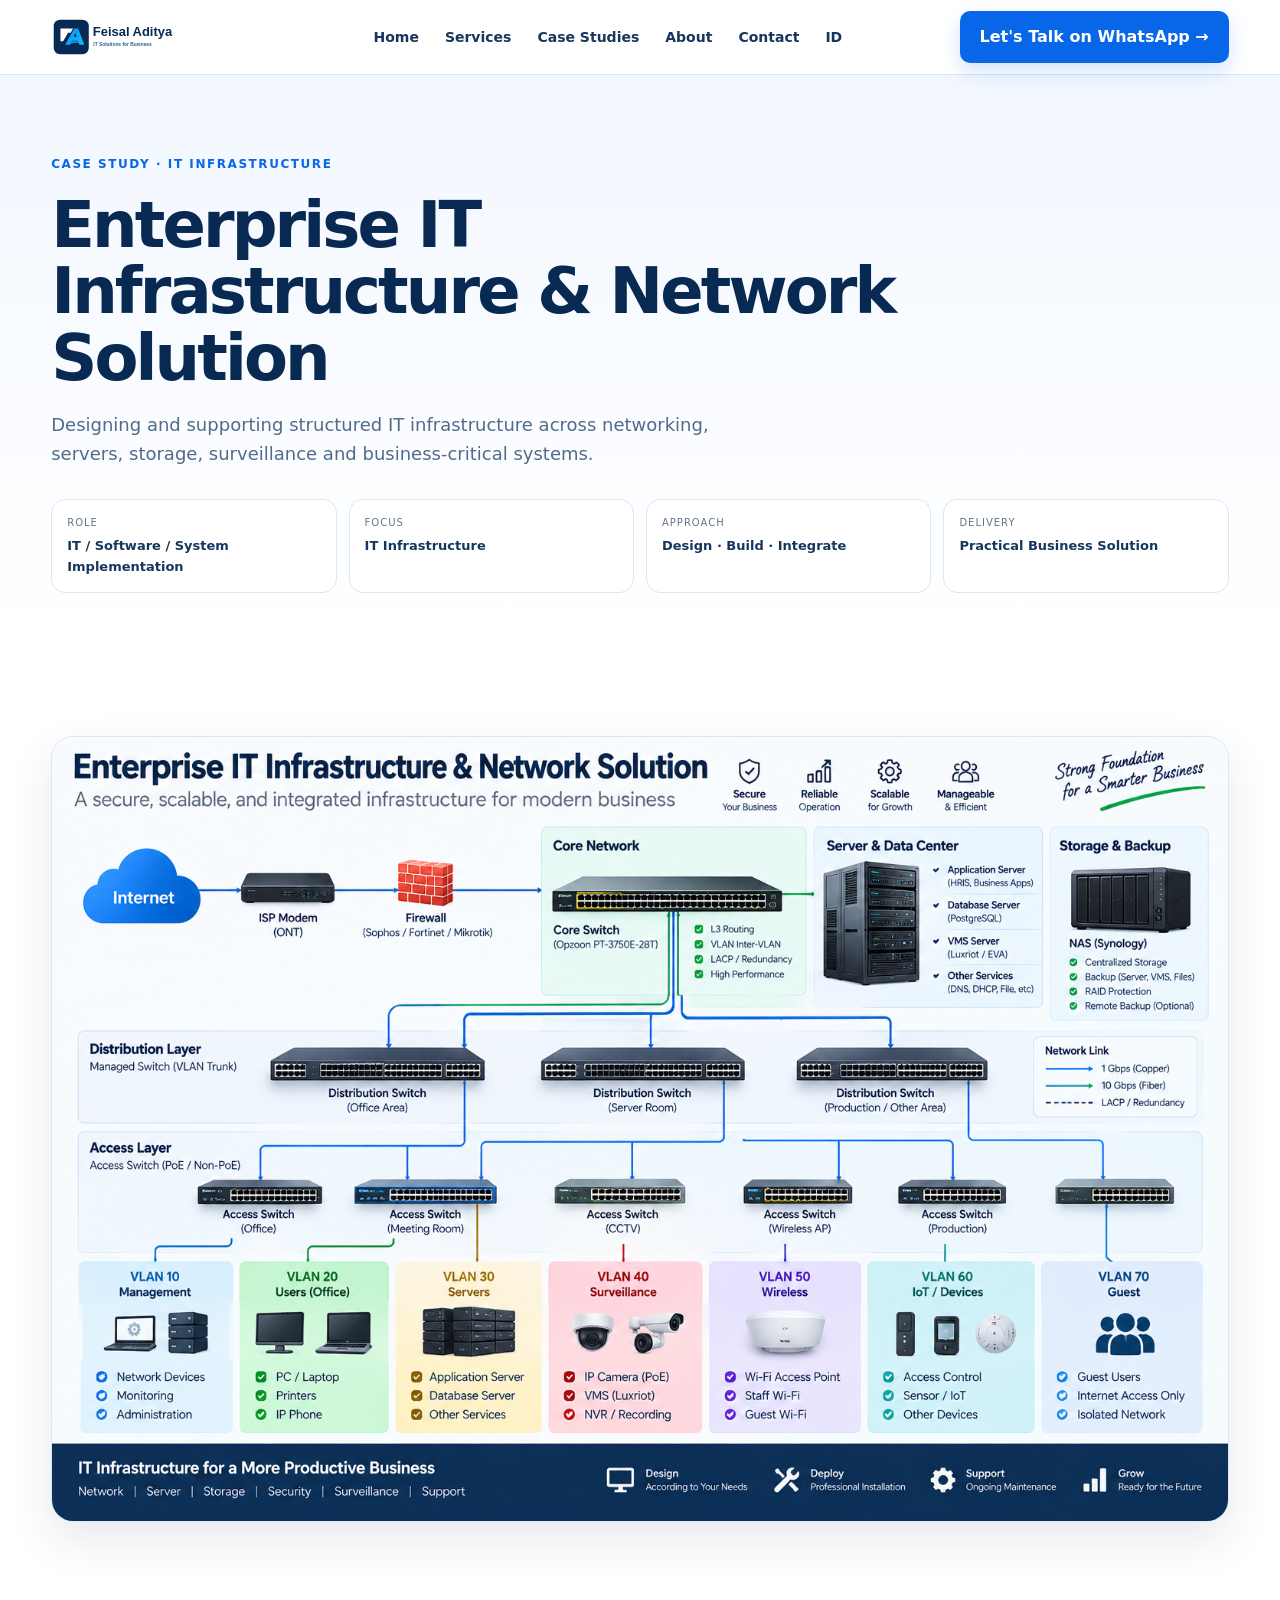
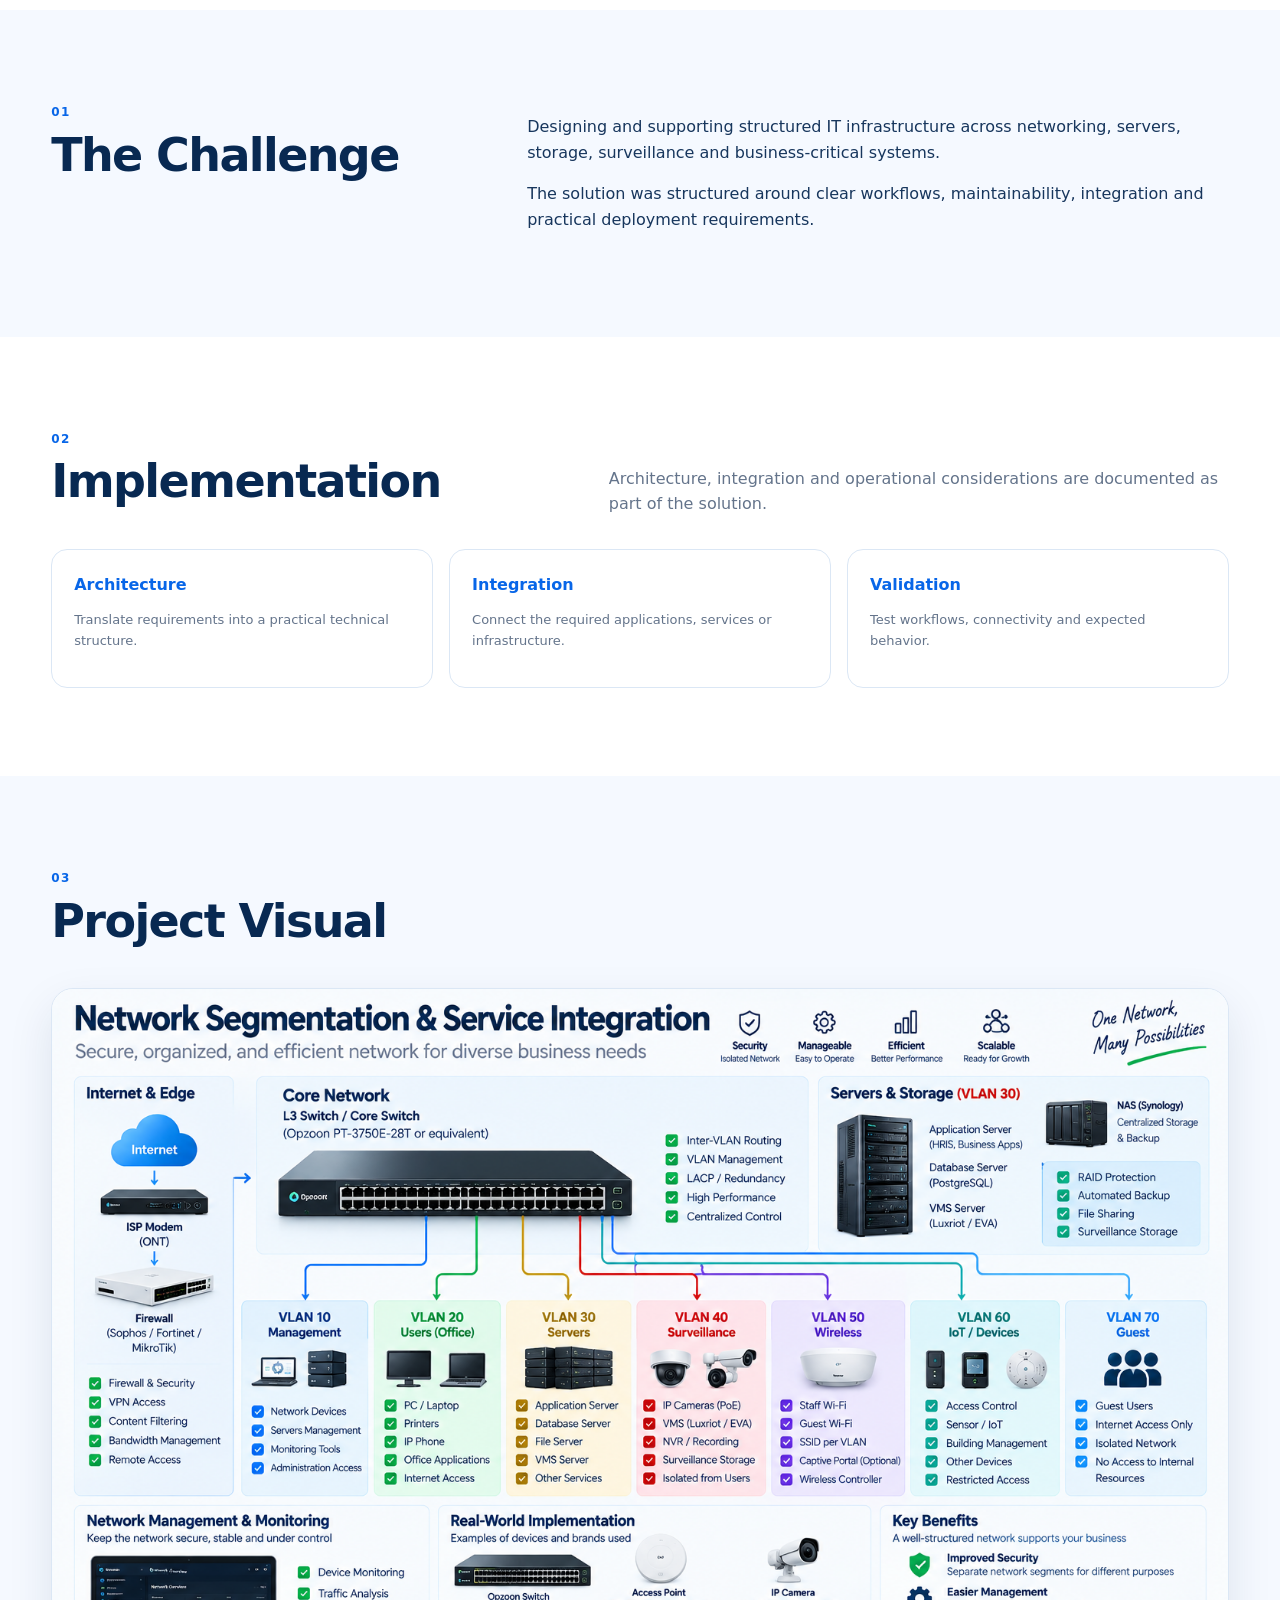
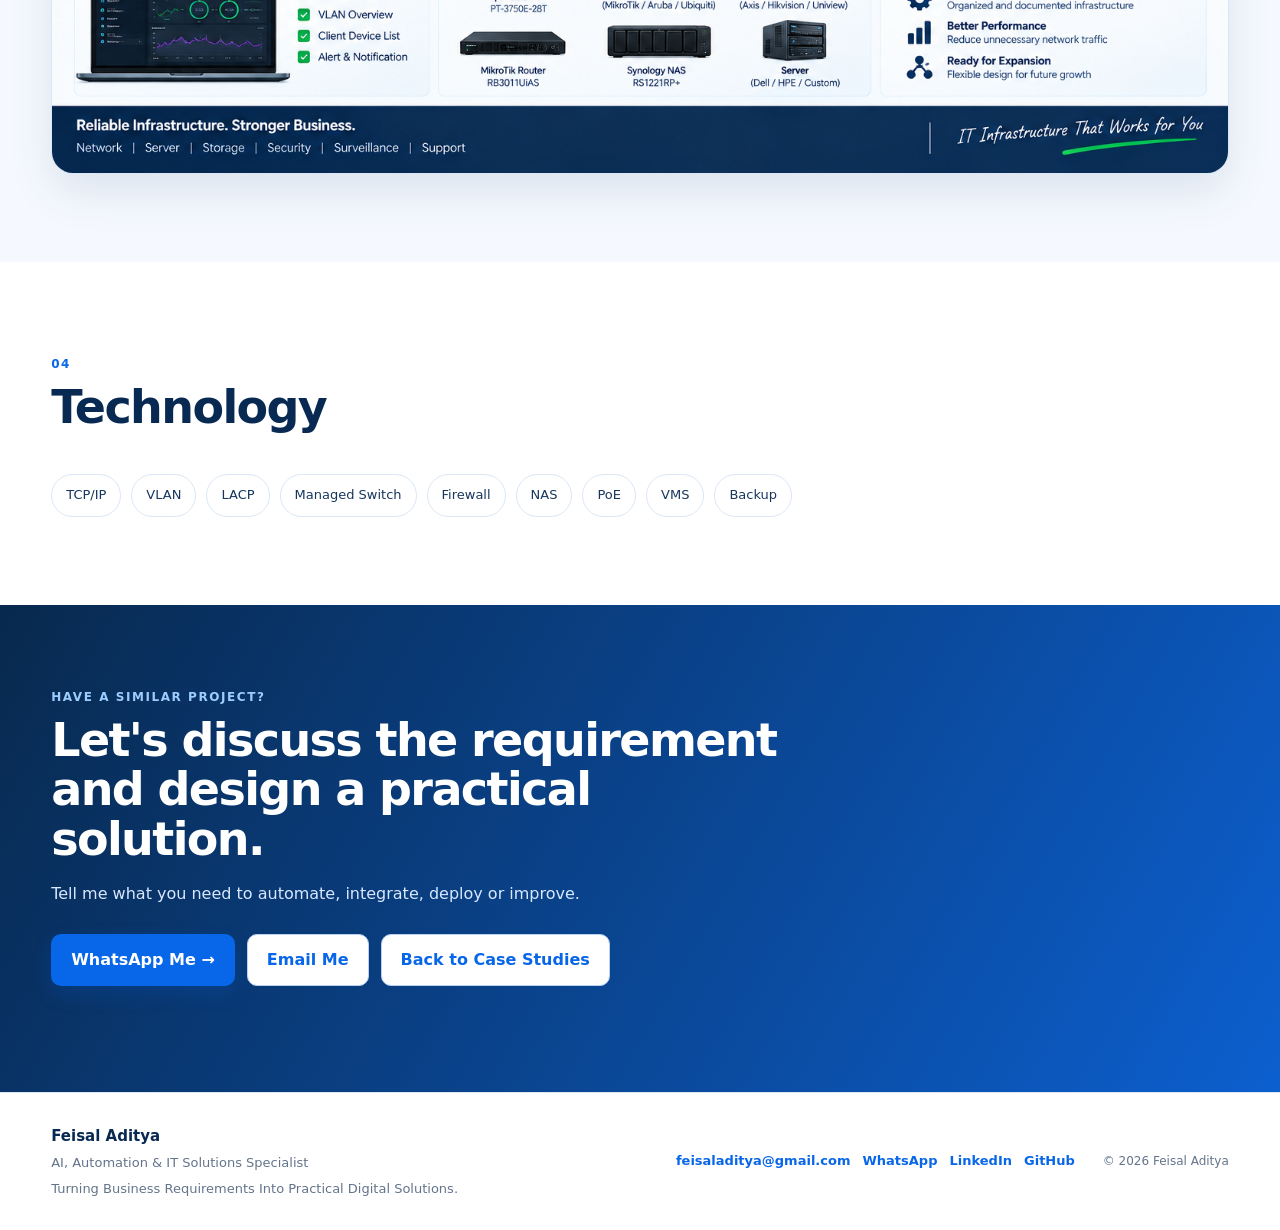
==== commit 69867418: "Add Indonesian language switch to case study" ====
--- a/case-studies/enterprise-it-infrastructure.html
+++ b/case-studies/enterprise-it-infrastructure.html
@@ -21,14 +21,14 @@
       <a href="../index.html#services">Services</a>
       <a href="../index.html#case-studies">Case Studies</a>
       <a href="../index.html#about">About</a>
-      <a href="../index.html#contact">Contact</a>
+      <a href="../index.html#contact">Contact</a><a href="../id/case-studies/enterprise-it-infrastructure.html">ID</a>
     </div>
-    <a class="btn btn-primary nav-cta" href="https://wa.me/6285225042315" target="_blank" rel="noopener">Let's Talk on WhatsApp →</a>
+    <a class="btn btn-primary nav-cta" href="https://wa.me/6285225042315?text=Halo%20Feisal%2C%20saya%20menemukan%20portfolio%20Anda%20di%20website%20feisaladitya.github.io%20dan%20ingin%20berdiskusi%20mengenai%20project." target="_blank" rel="noopener">Let's Talk on WhatsApp →</a>
     <button class="menu-toggle" type="button" aria-label="Open menu" aria-expanded="false" aria-controls="mobile-nav">☰</button>
   </div>
   <div class="mobile-nav" id="mobile-nav">
-    <a href="../index.html#services">Services</a><a href="../index.html#case-studies">Case Studies</a><a href="../index.html#about">About</a><a href="../index.html#contact">Contact</a>
-    <a class="btn btn-primary" href="https://wa.me/6285225042315" target="_blank" rel="noopener">Let's Talk on WhatsApp →</a>
+    <a href="../index.html#services">Services</a><a href="../index.html#case-studies">Case Studies</a><a href="../index.html#about">About</a><a href="../index.html#contact">Contact</a><a href="../id/case-studies/enterprise-it-infrastructure.html">Bahasa Indonesia (ID)</a>
+    <a class="btn btn-primary" href="https://wa.me/6285225042315?text=Halo%20Feisal%2C%20saya%20menemukan%20portfolio%20Anda%20di%20website%20feisaladitya.github.io%20dan%20ingin%20berdiskusi%20mengenai%20project." target="_blank" rel="noopener">Let's Talk on WhatsApp →</a>
   </div>
 </nav>
 
@@ -45,7 +45,7 @@
 </div></div></section>
 <section class="section alt"><div class="container"><div class="section-head"><div><span class="section-kicker">03</span><h2>Project Visual</h2></div></div><div class="visual"><img src="../assets/case-studies/network-segmentation-architecture.png" alt="Enterprise IT Infrastructure & Network Solution supporting visual" loading="lazy"></div></div></section>
 <section class="section"><div class="container"><div class="section-head"><div><span class="section-kicker">04</span><h2>Technology</h2></div></div><div class="tech-grid"><span class="tech">TCP/IP</span><span class="tech">VLAN</span><span class="tech">LACP</span><span class="tech">Managed Switch</span><span class="tech">Firewall</span><span class="tech">NAS</span><span class="tech">PoE</span><span class="tech">VMS</span><span class="tech">Backup</span></div></div></section>
-<section class="cta"><div class="container"><span class="eyebrow" style="color:#9dccff">HAVE A SIMILAR PROJECT?</span><h2>Let's discuss the requirement and design a practical solution.</h2><p>Tell me what you need to automate, integrate, deploy or improve.</p><div class="actions"><a class="btn btn-primary" href="https://wa.me/6285225042315" target="_blank" rel="noopener">WhatsApp Me →</a><a class="btn btn-secondary" href="mailto:feisaladitya@gmail.com">Email Me</a><a class="btn btn-secondary" href="../index.html#case-studies">Back to Case Studies</a></div></div></section>
+<section class="cta"><div class="container"><span class="eyebrow" style="color:#9dccff">HAVE A SIMILAR PROJECT?</span><h2>Let's discuss the requirement and design a practical solution.</h2><p>Tell me what you need to automate, integrate, deploy or improve.</p><div class="actions"><a class="btn btn-primary" href="https://wa.me/6285225042315?text=Halo%20Feisal%2C%20saya%20menemukan%20portfolio%20Anda%20di%20website%20feisaladitya.github.io%20dan%20ingin%20berdiskusi%20mengenai%20project." target="_blank" rel="noopener">WhatsApp Me →</a><a class="btn btn-secondary" href="mailto:feisaladitya@gmail.com">Email Me</a><a class="btn btn-secondary" href="../index.html#case-studies">Back to Case Studies</a></div></div></section>
 
 <footer class="footer">
   <div class="container footer-grid">
@@ -56,7 +56,7 @@
     </div>
     <div class="footer-links">
       <a href="mailto:feisaladitya@gmail.com">feisaladitya@gmail.com</a>
-      <a href="https://wa.me/6285225042315" target="_blank" rel="noopener">WhatsApp</a>
+      <a href="https://wa.me/6285225042315?text=Halo%20Feisal%2C%20saya%20menemukan%20portfolio%20Anda%20di%20website%20feisaladitya.github.io%20dan%20ingin%20berdiskusi%20mengenai%20project." target="_blank" rel="noopener">WhatsApp</a>
       <a href="https://www.linkedin.com/in/feisal-aditya-b5857271/" target="_blank" rel="noopener">LinkedIn</a>
       <a href="https://github.com/feisaladitya" target="_blank" rel="noopener">GitHub</a>
     </div>
